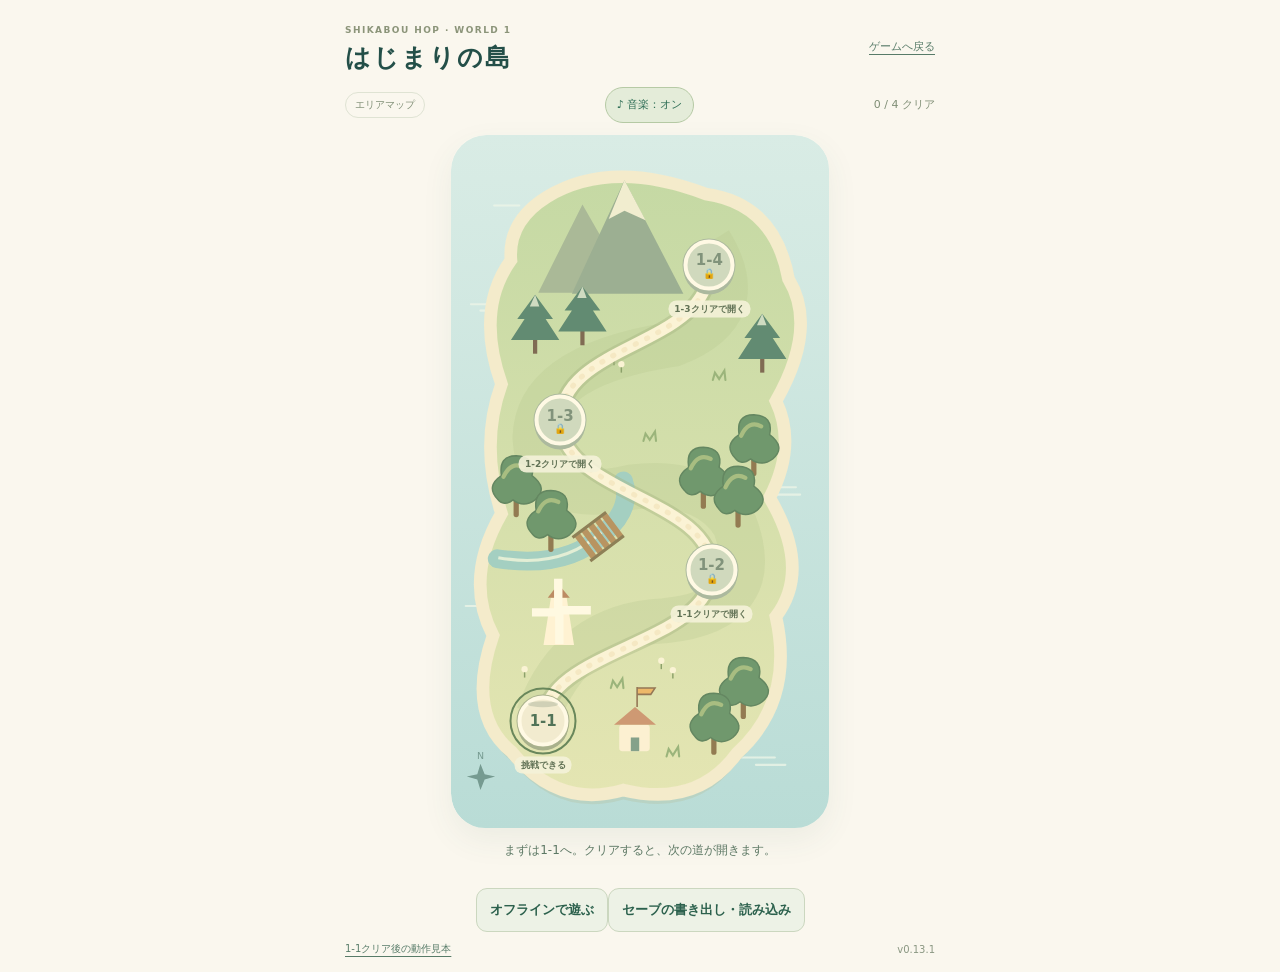
==== area-map.html @ 4ccf4af8 "Add Shikabou Hop v0.13.1 game" ====
<!doctype html>
<html lang="ja"><head><meta charset="utf-8"><meta name="viewport" content="width=device-width,initial-scale=1,viewport-fit=cover"><meta name="theme-color" content="#faf7ee"><link rel="manifest" href="manifest.webmanifest" crossorigin="use-credentials"><link rel="icon" href="icons/app-192.png"><title>エリアマップ｜シカぼうの大冒険</title><link rel="stylesheet" href="area-map.css?v=0.13.1"><link rel="stylesheet" href="save.css?v=0.13.1"></head>
<body><main class="map-page">
<header class="map-heading"><div><span class="eyebrow">SHIKABOU HOP · WORLD 1</span><h1>はじまりの島</h1></div><a class="return-link" href="./?v=0.13.1">ゲームへ戻る</a></header>
<div class="map-caption"><span class="map-badge">エリアマップ</span><button id="mapMusic" class="map-music" type="button" aria-pressed="true">♪ 音楽：オン</button><span id="mapProgress">0 / 4 クリア</span></div>
<p id="previewNotice" class="preview-notice" hidden>動作見本：1-1クリア後の状態です。<br>実際のクリア記録には影響しません。</p>
<section id="mapScene" class="map-scene" aria-label="コースを選択するエリアマップ">
<svg class="island" viewBox="0 0 360 660" aria-hidden="true" focusable="false" xmlns="http://www.w3.org/2000/svg">
<defs>
 <linearGradient id="sea" x2="0" y2="1"><stop stop-color="#d9ece5"/><stop offset="1" stop-color="#b9dcd6"/></linearGradient>
 <linearGradient id="land" x2="0" y2="1"><stop stop-color="#c5d9a4"/><stop offset="1" stop-color="#e4e5b2"/></linearGradient>
 <g id="tree"><path d="M0 8V27" stroke="#937b52" stroke-width="5" stroke-linecap="round"/><path d="M-18 12Q-29 0-14-10Q-17-29 0-29Q19-28 15-10Q31 2 18 13Q7 21-3 13Q-12 20-18 12" fill="#70986d" stroke="#648761" stroke-width="1.4"/><path d="M-12-9Q-5-24 7-18" fill="none" stroke="#a8bd81" stroke-width="4" stroke-linecap="round"/></g>
 <g id="pine"><path d="M0 0V21" stroke="#806b53" stroke-width="4"/><path d="M0-35 17-12H10L23 8H-23L-10-12H-17Z" fill="#628b72"/><path d="M0-35 4-24-5-24Z" fill="#cfdbc1"/></g>
 <g id="flower"><path d="M0 0V8" stroke="#8ca16a" stroke-width="1.4"/><circle cx="0" cy="0" r="3" fill="#faf3d4"/></g>
 <g id="grass"><path d="m-6 3 2-7 4 6 5-8 1 9" fill="none" stroke="#9bb47b" stroke-width="2" stroke-linecap="round"/></g>
</defs>
<rect width="360" height="660" rx="34" fill="url(#sea)"/>
<g fill="none" stroke="#edf5e8" stroke-width="2" stroke-linecap="round" opacity=".8"><path d="M19 161h20m-11 6h19M298 335h30m-18 7h22M14 448h22m-8 7h22M276 592h32m-18 7h28M41 67h24"/></g>
<path d="M91 59Q152 22 242 56Q308 65 321 137Q349 183 309 253Q329 295 303 345Q343 413 309 458Q327 538 272 588Q234 640 164 623Q102 641 58 587Q14 551 40 476Q12 422 48 360Q27 295 48 237Q23 166 57 119Q54 82 91 59Z" fill="#b5bfa0" opacity=".35" transform="translate(0 9)"/>
<path d="M91 59Q152 22 242 56Q308 65 321 137Q349 183 309 253Q329 295 303 345Q343 413 309 458Q327 538 272 588Q234 640 164 623Q102 641 58 587Q14 551 40 476Q12 422 48 360Q27 295 48 237Q23 166 57 119Q54 82 91 59Z" fill="url(#land)" stroke="#f4ebcb" stroke-width="12"/>
<path d="M83 552Q114 466 203 462Q300 452 270 371Q243 326 171 335Q84 355 80 288Q82 219 211 199Q288 170 246 102" fill="none" stroke="#b6c88e" stroke-width="43" opacity=".3"/>
<path d="M44 403Q111 413 145 379Q173 355 164 329" fill="none" stroke="#a4cfc1" stroke-width="18" stroke-linecap="round"/>
<path d="M45 402Q105 413 143 378" fill="none" stroke="#e3eed5" stroke-width="3"/>
<g transform="translate(140 382) rotate(-37)"><path d="M-15-13v26m8-26v26m8-26v26m8-26v26m8-26v26" stroke="#b89461" stroke-width="6"/><path d="M-20-14h40m-40 28h40" stroke="#8e8057" stroke-width="3"/></g>
<g fill="#aab997"><path d="m83 150 42-84 48 84Z"/><path d="m115 151 50-108 56 108Z" fill="#9caf92"/><path d="m165 43 20 38-20-9-15 8Z" fill="#f1edcf"/></g>
<g transform="translate(80 187)"><path d="M0 0V21" stroke="#806b53" stroke-width="4"/><path d="M0-35 17-12H10L23 8H-23L-10-12H-17Z" fill="#628b72"/><path d="M0-35 4-24-5-24Z" fill="#cfdbc1"/></g><g transform="translate(125 179)"><path d="M0 0V21" stroke="#806b53" stroke-width="4"/><path d="M0-35 17-12H10L23 8H-23L-10-12H-17Z" fill="#628b72"/><path d="M0-35 4-24-5-24Z" fill="#cfdbc1"/></g><g transform="translate(296 205)"><path d="M0 0V21" stroke="#806b53" stroke-width="4"/><path d="M0-35 17-12H10L23 8H-23L-10-12H-17Z" fill="#628b72"/><path d="M0-35 4-24-5-24Z" fill="#cfdbc1"/></g>
<g transform="translate(62 334)"><path d="M0 8V27" stroke="#937b52" stroke-width="5" stroke-linecap="round"/><path d="M-18 12Q-29 0-14-10Q-17-29 0-29Q19-28 15-10Q31 2 18 13Q7 21-3 13Q-12 20-18 12" fill="#70986d" stroke="#648761" stroke-width="1.4"/><path d="M-12-9Q-5-24 7-18" fill="none" stroke="#a8bd81" stroke-width="4" stroke-linecap="round"/></g><g transform="translate(95 367)"><path d="M0 8V27" stroke="#937b52" stroke-width="5" stroke-linecap="round"/><path d="M-18 12Q-29 0-14-10Q-17-29 0-29Q19-28 15-10Q31 2 18 13Q7 21-3 13Q-12 20-18 12" fill="#70986d" stroke="#648761" stroke-width="1.4"/><path d="M-12-9Q-5-24 7-18" fill="none" stroke="#a8bd81" stroke-width="4" stroke-linecap="round"/></g><g transform="translate(288 295)"><path d="M0 8V27" stroke="#937b52" stroke-width="5" stroke-linecap="round"/><path d="M-18 12Q-29 0-14-10Q-17-29 0-29Q19-28 15-10Q31 2 18 13Q7 21-3 13Q-12 20-18 12" fill="#70986d" stroke="#648761" stroke-width="1.4"/><path d="M-12-9Q-5-24 7-18" fill="none" stroke="#a8bd81" stroke-width="4" stroke-linecap="round"/></g><g transform="translate(240 326)"><path d="M0 8V27" stroke="#937b52" stroke-width="5" stroke-linecap="round"/><path d="M-18 12Q-29 0-14-10Q-17-29 0-29Q19-28 15-10Q31 2 18 13Q7 21-3 13Q-12 20-18 12" fill="#70986d" stroke="#648761" stroke-width="1.4"/><path d="M-12-9Q-5-24 7-18" fill="none" stroke="#a8bd81" stroke-width="4" stroke-linecap="round"/></g><g transform="translate(273 344)"><path d="M0 8V27" stroke="#937b52" stroke-width="5" stroke-linecap="round"/><path d="M-18 12Q-29 0-14-10Q-17-29 0-29Q19-28 15-10Q31 2 18 13Q7 21-3 13Q-12 20-18 12" fill="#70986d" stroke="#648761" stroke-width="1.4"/><path d="M-12-9Q-5-24 7-18" fill="none" stroke="#a8bd81" stroke-width="4" stroke-linecap="round"/></g>
<g transform="translate(278 526)"><path d="M0 8V27" stroke="#937b52" stroke-width="5" stroke-linecap="round"/><path d="M-18 12Q-29 0-14-10Q-17-29 0-29Q19-28 15-10Q31 2 18 13Q7 21-3 13Q-12 20-18 12" fill="#70986d" stroke="#648761" stroke-width="1.4"/><path d="M-12-9Q-5-24 7-18" fill="none" stroke="#a8bd81" stroke-width="4" stroke-linecap="round"/></g><g transform="translate(250 560)"><path d="M0 8V27" stroke="#937b52" stroke-width="5" stroke-linecap="round"/><path d="M-18 12Q-29 0-14-10Q-17-29 0-29Q19-28 15-10Q31 2 18 13Q7 21-3 13Q-12 20-18 12" fill="#70986d" stroke="#648761" stroke-width="1.4"/><path d="M-12-9Q-5-24 7-18" fill="none" stroke="#a8bd81" stroke-width="4" stroke-linecap="round"/></g>
<g transform="translate(102 467)"><path d="M-14 18-7-27H8L15 18Z" fill="#fff2d2"/><path d="m-10-27 10-13 11 13Z" fill="#bc8b63"/><path d="M0-29V4m-16-17h32" stroke="#b58b5f" stroke-width="2"/><path d="M-4-45H4V-17H-4ZM-25-17H3V-9H-25ZM-3-11H5V17H-3ZM3-19H31V-11H3Z" fill="#fff9e1"/></g>
<g transform="translate(174 573)"><rect x="-14" y="-12" width="29" height="25" rx="3" fill="#fcf0d1"/><path d="m-19-12 20-17 20 17Z" fill="#ce9973"/><path d="M-3 13V0H5v13" fill="#85a18a"/><path d="M3-29v-19m0 1h17l-4 6H3" fill="#edb869" stroke="#947756" stroke-width="1.5"/></g>
<g><g transform="translate(158 523)"><path d="m-6 3 2-7 4 6 5-8 1 9" fill="none" stroke="#9bb47b" stroke-width="2" stroke-linecap="round"/></g><g transform="translate(211 588)"><path d="m-6 3 2-7 4 6 5-8 1 9" fill="none" stroke="#9bb47b" stroke-width="2" stroke-linecap="round"/></g><g transform="translate(189 288)"><path d="m-6 3 2-7 4 6 5-8 1 9" fill="none" stroke="#9bb47b" stroke-width="2" stroke-linecap="round"/></g><g transform="translate(255 230)"><path d="m-6 3 2-7 4 6 5-8 1 9" fill="none" stroke="#9bb47b" stroke-width="2" stroke-linecap="round"/></g><g transform="translate(200 500)"><path d="M0 0V8" stroke="#8ca16a" stroke-width="1.4"/><circle cx="0" cy="0" r="3" fill="#faf3d4"/></g><g transform="translate(211 509)"><path d="M0 0V8" stroke="#8ca16a" stroke-width="1.4"/><circle cx="0" cy="0" r="3" fill="#faf3d4"/></g><g transform="translate(155 211)"><path d="M0 0V8" stroke="#8ca16a" stroke-width="1.4"/><circle cx="0" cy="0" r="3" fill="#faf3d4"/></g><g transform="translate(162 218)"><path d="M0 0V8" stroke="#8ca16a" stroke-width="1.4"/><circle cx="0" cy="0" r="3" fill="#faf3d4"/></g><g transform="translate(70 508)"><path d="M0 0V8" stroke="#8ca16a" stroke-width="1.4"/><circle cx="0" cy="0" r="3" fill="#faf3d4"/></g></g>
<g fill="none" stroke-linecap="round"><path d="M88 558C88 489 248 485 248 414C248 345 104 341 104 272C104 197 246 202 246 124" stroke="#a2b180" stroke-width="16" opacity=".4"/>
<path d="M88 558C88 489 248 485 248 414C248 345 104 341 104 272C104 197 246 202 246 124" stroke="#fbf3d5" stroke-width="11"/>
<path id="openRoad" d="M88 558C88 489 248 485 248 414" stroke="#d9b971" stroke-width="5" stroke-dasharray="1 11"/>
<path id="roadTwo" d="M248 414C248 345 104 341 104 272" stroke="#d9b971" stroke-width="5" stroke-dasharray="1 11"/><path id="roadThree" d="M104 272C104 197 246 202 246 124" stroke="#d9b971" stroke-width="5" stroke-dasharray="1 11"/></g>
<g transform="translate(28 610)" fill="#769b91"><path d="m0-12 4 10 10 2-10 3-4 10-3-10-10-3 10-2Z"/><text x="0" y="-17" text-anchor="middle" font-family="system-ui,sans-serif" font-size="9">N</text></g>
</svg>
<div id="mapNodes" class="map-nodes"></div>
<div id="mapAvatar" class="map-avatar" aria-hidden="true"><canvas id="avatarArt" width="180" height="220"></canvas><span class="avatar-shadow"></span></div>
</section>
<footer class="map-footer"><p id="mapStatus" role="status" aria-live="polite">行きたいコースをタップしよう。</p><button id="openOffline" class="map-save-button" type="button" hidden>オフラインで遊ぶ</button><button id="openSave" class="map-save-button" type="button">セーブの書き出し・読み込み</button><div class="map-footer-links"><a id="previewLink" href="area-map.html?preview=1">1-1クリア後の動作見本</a><a id="realMapLink" href="area-map.html" hidden>自分のマップに戻る</a><span>v0.13.1</span></div></footer>
</main>
<dialog id="courseDialog" class="course-dialog" aria-labelledby="courseTitle" aria-describedby="courseDescription"><span id="courseTag" class="eyebrow">COURSE 1-1</span><h2 id="courseTitle">1-1に挑戦しますか？</h2><p id="courseDescription"></p><div class="dialog-actions"><button id="courseNo" class="quiet" type="button">いいえ</button><button id="courseYes" class="primary" type="button">はい</button></div></dialog>
<script src="journey.js?v=0.13.1"></script><script src="palette.js?v=1"></script><script src="soundscape.js?v=0.13.1"></script><script src="area-map.js?v=0.13.1"></script><script src="save.js?v=0.13.1"></script><script src="offline.js?v=0.13.1"></script></body></html>
---- area-map.css ----
:root{--ink:#234f48;--paper:#faf7ee;--green:#306f57;--gold:#c19747;font-family:system-ui,-apple-system,"Noto Sans JP",sans-serif;color:var(--ink);background:var(--paper)}*{box-sizing:border-box}body{margin:0;min-height:100svh}button,a{-webkit-tap-highlight-color:transparent}a{color:#577b68;text-underline-offset:4px}button{font:inherit;cursor:pointer}button:focus-visible,a:focus-visible{outline:3px solid #e58d55;outline-offset:5px}[hidden]{display:none!important}.map-page{max-width:630px;margin:auto;padding:max(18px,env(safe-area-inset-top)) max(20px,env(safe-area-inset-right)) max(16px,env(safe-area-inset-bottom)) max(20px,env(safe-area-inset-left));display:flex;align-items:center;flex-direction:column;gap:12px}.map-heading{display:flex;justify-content:space-between;align-items:center;width:100%;gap:12px}.eyebrow{font-size:9px;letter-spacing:.16em;font-weight:800;color:#8b9479}h1{font-size:25px;letter-spacing:.08em;margin:5px 0 0;line-height:1.3}.return-link{font-size:11px;white-space:nowrap;padding:12px 0}.map-caption{width:100%;display:flex;justify-content:space-between;align-items:center;font-size:11px;color:#7f8e75}.map-badge{border:1px solid #dfe3d3;padding:5px 9px;border-radius:20px;font-size:10px}.map-scene{position:relative;aspect-ratio:360/660;width:min(100%,420px,calc((100svh - 206px)*.5454545));min-width:270px;flex-shrink:0;border-radius:34px;box-shadow:0 12px 32px #37695412;isolation:isolate}.island{width:100%;height:100%;display:block;border-radius:inherit}.map-nodes{position:absolute;inset:0}.course-node{position:absolute;transform:translate(-50%,-50%);width:51px;height:51px;border:4px solid #fff9e4;border-radius:50%;background:#f2ebcf;color:#517358;box-shadow:0 4px 0 #a9b18c,0 0 0 1px #a9b18c;display:flex;align-items:center;justify-content:center;flex-direction:column;font-size:15px;line-height:1.1;font-weight:900;touch-action:manipulation;padding:0}.course-node .node-state{position:absolute;top:57px;font-size:9px;white-space:nowrap;font-weight:750;line-height:1.2;color:#617255;background:#f4f2d9e8;padding:3px 6px;border-radius:8px}.course-node.cleared{background:#e4c16f;color:#67512c;box-shadow:0 4px 0 #b49b58,0 0 0 1px #b49b58}.course-node.locked{background:#d0d9bd;color:#81937b;box-shadow:0 4px 0 #acb99e,0 0 0 1px #acb99e}.course-node .node-lock{font-size:10px;font-weight:500;line-height:1}.course-node[aria-current="location"]{outline:2px solid #69875b;outline-offset:6px}.course-node:active{filter:brightness(.96)}.course-node:disabled{cursor:default}.map-avatar{position:absolute;width:76px;height:92.888889px;transform:translate(-50%,-100%);pointer-events:none;z-index:3}.map-avatar canvas{position:relative;z-index:1;display:block;width:100%;height:auto}.avatar-shadow{position:absolute;bottom:4px;left:23px;width:30px;height:6px;border-radius:50%;background:#3e624c30;z-index:0}.map-footer{width:100%;text-align:center}.map-footer>p{font-size:12px;line-height:1.7;min-height:40px;margin:0 0 8px;color:#5e7965}.map-footer-links{display:flex;justify-content:space-between;gap:10px;align-items:center;font-size:10px;color:#8a9782}.preview-notice{font-size:11px;text-align:center;line-height:1.6;color:#8b7446;background:#f4e8c7;border:1px solid #e8d6ab;border-radius:12px;padding:7px 12px;margin:0;width:100%}body.preview .map-scene{width:min(100%,420px,calc((100svh - 260px)*.5454545))}.course-dialog{width:min(390px,calc(100% - 36px));border:1px solid #fff;border-radius:25px;padding:26px;background:#fffdf3;color:var(--ink);text-align:center;box-shadow:0 20px 70px #1b493638}.course-dialog::backdrop{background:#214b4057;backdrop-filter:blur(3px)}.course-dialog h2{font-size:22px;line-height:1.5;margin:12px 0}.course-dialog p{font-size:13px;line-height:1.9;color:#6b806b;white-space:pre-line;margin:8px 0 22px}.dialog-actions{display:flex;gap:10px}.dialog-actions button{min-height:48px;flex:1;border-radius:13px;padding:10px 16px;font-size:14px;font-weight:800}.primary{color:#fff9ed;background:var(--green);border:1px solid var(--green);box-shadow:0 3px 0 #23503e}.quiet{border:1px solid #d4ddcb;background:#f1f3e8;color:#6d8065}@media(max-width:360px){.map-page{padding-left:12px;padding-right:12px}h1{font-size:22px}.course-node{width:47px;height:47px;font-size:14px}.course-node .node-state{top:52px}.map-avatar{width:68px;height:83.111111px}.map-footer-links{font-size:9px}}@media(max-height:540px) and (orientation:landscape){.map-page{max-width:760px}.map-scene,body.preview .map-scene{min-width:300px;width:340px}.map-footer{padding-bottom:10px}}

.map-music{min-height:36px;padding:6px 11px;border:1px solid #d4ddcb;border-radius:20px;background:#f1f3e8;color:#577b68;font-size:11px;white-space:nowrap;touch-action:manipulation}.map-music[aria-pressed="true"]{background:#e4ecd9;border-color:#b6caa5;color:#306f57}
---- save.css ----
.shikabou-save-dialog{width:min(420px,calc(100% - 30px));max-height:calc(100dvh - 28px);overflow:auto;padding:24px;border:1px solid #dbe5d0;border-radius:22px;background:#fffdf4;color:#244a40;text-align:left;box-shadow:0 16px 76px #21433948}
.shikabou-save-dialog::backdrop{background:#173e39a6}.shikabou-save-dialog h2{font-size:23px;margin:0 0 8px}.shikabou-save-dialog p{font-size:13px;margin:0 0 12px;line-height:1.62}.shikabou-save-actions{display:grid;gap:8px}.shikabou-save-dialog button,.shikabou-save-dialog a,.map-save-button{font:inherit;font-weight:750;font-size:13px;color:#2c614d;background:#edf2e6;border:1px solid #cbd7bf;border-radius:11px;min-height:44px;padding:9px 13px;cursor:pointer;text-align:center}.shikabou-save-dialog [data-save="export"]{background:#34705a;color:#fff9ed;border-color:#34705a}.shikabou-save-dialog a{text-decoration:none;display:grid;place-items:center}.shikabou-save-dialog [hidden]{display:none}.shikabou-save-status:not(:empty){padding:9px 11px;border-radius:8px;background:#edf3e5;margin:12px 0;color:#2c533d}.shikabou-save-status[data-error="true"]{background:#f9e7dc;color:#843924}.map-save-button{margin:0 0 10px}.map-save-button:focus-visible,.shikabou-save-dialog button:focus-visible,.shikabou-save-dialog a:focus-visible{outline:2px solid #d68349;outline-offset:3px}
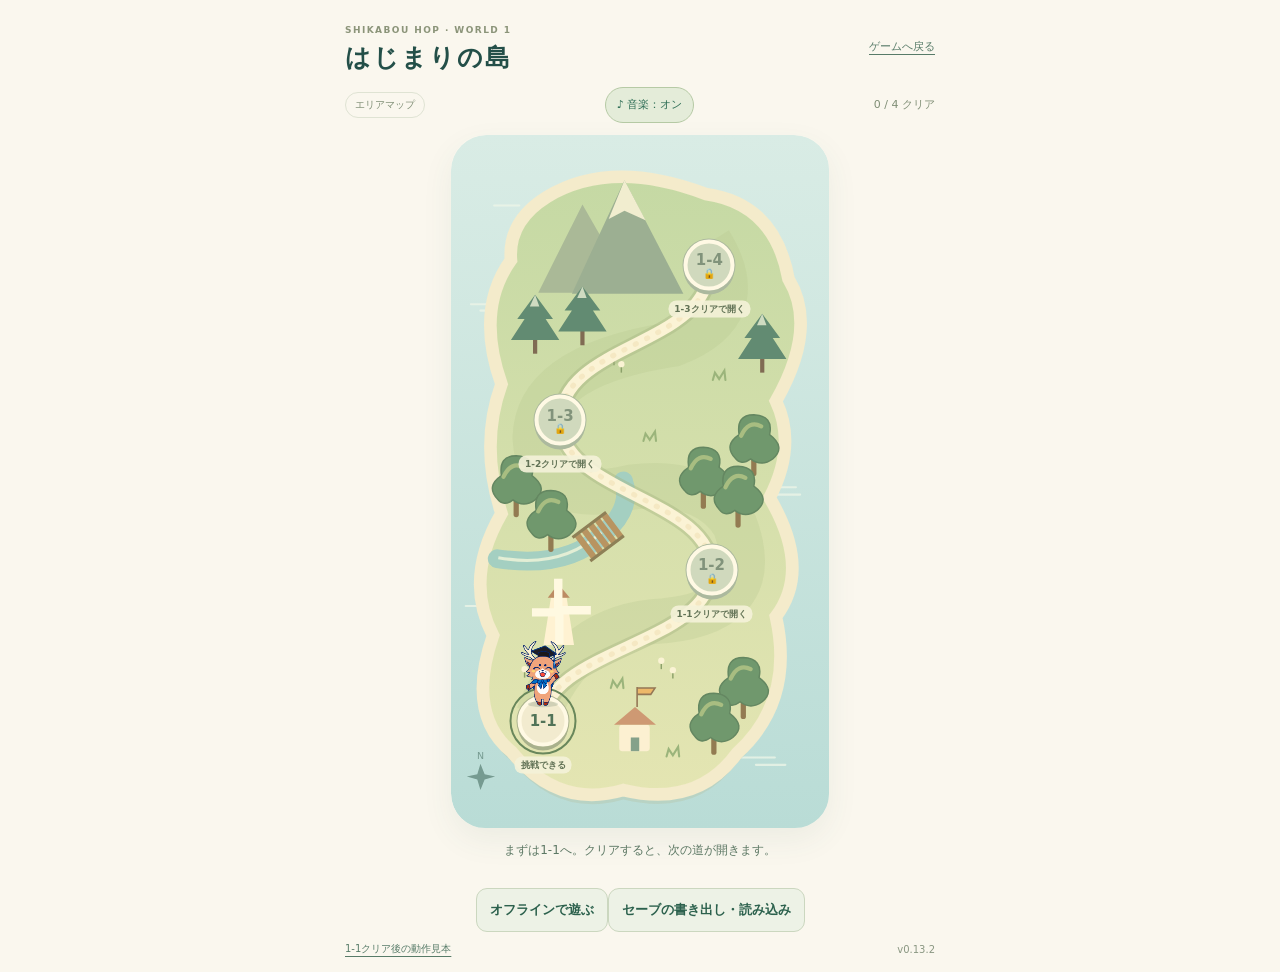
==== commit 29c4fdf3: "Add first-clear section continues to courses 1-1 through 1-3" ====
--- a/area-map.html
+++ b/area-map.html
@@ -1,7 +1,7 @@
 <!doctype html>
-<html lang="ja"><head><meta charset="utf-8"><meta name="viewport" content="width=device-width,initial-scale=1,viewport-fit=cover"><meta name="theme-color" content="#faf7ee"><link rel="manifest" href="manifest.webmanifest" crossorigin="use-credentials"><link rel="icon" href="icons/app-192.png"><title>エリアマップ｜シカぼうの大冒険</title><link rel="stylesheet" href="area-map.css?v=0.13.1"><link rel="stylesheet" href="save.css?v=0.13.1"></head>
+<html lang="ja"><head><meta charset="utf-8"><meta name="viewport" content="width=device-width,initial-scale=1,viewport-fit=cover"><meta name="theme-color" content="#faf7ee"><link rel="manifest" href="manifest.webmanifest" crossorigin="use-credentials"><link rel="icon" href="icons/app-192.png"><title>エリアマップ｜シカぼうの大冒険</title><link rel="stylesheet" href="area-map.css?v=0.13.2"><link rel="stylesheet" href="save.css?v=0.13.2"></head>
 <body><main class="map-page">
-<header class="map-heading"><div><span class="eyebrow">SHIKABOU HOP · WORLD 1</span><h1>はじまりの島</h1></div><a class="return-link" href="./?v=0.13.1">ゲームへ戻る</a></header>
+<header class="map-heading"><div><span class="eyebrow">SHIKABOU HOP · WORLD 1</span><h1>はじまりの島</h1></div><a class="return-link" href="./?v=0.13.2">ゲームへ戻る</a></header>
 <div class="map-caption"><span class="map-badge">エリアマップ</span><button id="mapMusic" class="map-music" type="button" aria-pressed="true">♪ 音楽：オン</button><span id="mapProgress">0 / 4 クリア</span></div>
 <p id="previewNotice" class="preview-notice" hidden>動作見本：1-1クリア後の状態です。<br>実際のクリア記録には影響しません。</p>
 <section id="mapScene" class="map-scene" aria-label="コースを選択するエリアマップ">
@@ -38,7 +38,7 @@
 <div id="mapNodes" class="map-nodes"></div>
 <div id="mapAvatar" class="map-avatar" aria-hidden="true"><canvas id="avatarArt" width="180" height="220"></canvas><span class="avatar-shadow"></span></div>
 </section>
-<footer class="map-footer"><p id="mapStatus" role="status" aria-live="polite">行きたいコースをタップしよう。</p><button id="openOffline" class="map-save-button" type="button" hidden>オフラインで遊ぶ</button><button id="openSave" class="map-save-button" type="button">セーブの書き出し・読み込み</button><div class="map-footer-links"><a id="previewLink" href="area-map.html?preview=1">1-1クリア後の動作見本</a><a id="realMapLink" href="area-map.html" hidden>自分のマップに戻る</a><span>v0.13.1</span></div></footer>
+<footer class="map-footer"><p id="mapStatus" role="status" aria-live="polite">行きたいコースをタップしよう。</p><button id="openOffline" class="map-save-button" type="button" hidden>オフラインで遊ぶ</button><button id="openSave" class="map-save-button" type="button">セーブの書き出し・読み込み</button><div class="map-footer-links"><a id="previewLink" href="area-map.html?preview=1">1-1クリア後の動作見本</a><a id="realMapLink" href="area-map.html" hidden>自分のマップに戻る</a><span>v0.13.2</span></div></footer>
 </main>
 <dialog id="courseDialog" class="course-dialog" aria-labelledby="courseTitle" aria-describedby="courseDescription"><span id="courseTag" class="eyebrow">COURSE 1-1</span><h2 id="courseTitle">1-1に挑戦しますか？</h2><p id="courseDescription"></p><div class="dialog-actions"><button id="courseNo" class="quiet" type="button">いいえ</button><button id="courseYes" class="primary" type="button">はい</button></div></dialog>
-<script src="journey.js?v=0.13.1"></script><script src="palette.js?v=1"></script><script src="soundscape.js?v=0.13.1"></script><script src="area-map.js?v=0.13.1"></script><script src="save.js?v=0.13.1"></script><script src="offline.js?v=0.13.1"></script></body></html>
+<script src="journey.js?v=0.13.2"></script><script src="palette.js?v=1"></script><script src="soundscape.js?v=0.13.2"></script><script src="area-map.js?v=0.13.2"></script><script src="save.js?v=0.13.2"></script><script src="offline.js?v=0.13.2"></script></body></html>
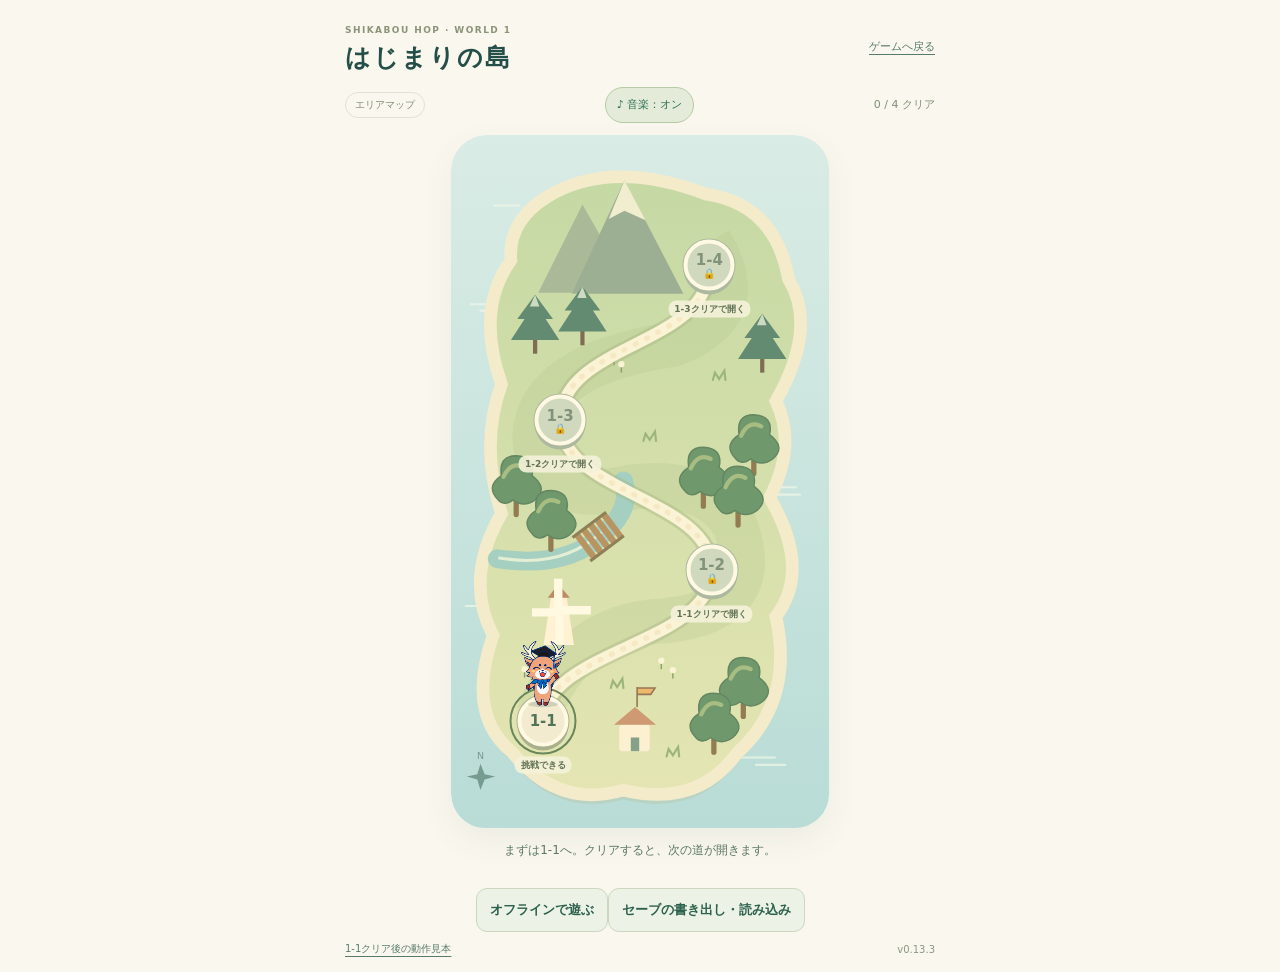
==== commit 237b6496: "Improve browser compatibility and iPhone install guidance" ====
--- a/area-map.html
+++ b/area-map.html
@@ -1,7 +1,7 @@
 <!doctype html>
-<html lang="ja"><head><meta charset="utf-8"><meta name="viewport" content="width=device-width,initial-scale=1,viewport-fit=cover"><meta name="theme-color" content="#faf7ee"><link rel="manifest" href="manifest.webmanifest" crossorigin="use-credentials"><link rel="icon" href="icons/app-192.png"><title>エリアマップ｜シカぼうの大冒険</title><link rel="stylesheet" href="area-map.css?v=0.13.2"><link rel="stylesheet" href="save.css?v=0.13.2"></head>
+<html lang="ja"><head><meta charset="utf-8"><meta name="viewport" content="width=device-width,initial-scale=1,viewport-fit=cover"><meta name="theme-color" content="#faf7ee"><link rel="manifest" href="manifest.webmanifest" crossorigin="use-credentials"><link rel="icon" href="icons/app-192.png"><title>エリアマップ｜シカぼうの大冒険</title><link rel="stylesheet" href="area-map.css?v=0.13.3"><link rel="stylesheet" href="save.css?v=0.13.3"></head>
 <body><main class="map-page">
-<header class="map-heading"><div><span class="eyebrow">SHIKABOU HOP · WORLD 1</span><h1>はじまりの島</h1></div><a class="return-link" href="./?v=0.13.2">ゲームへ戻る</a></header>
+<header class="map-heading"><div><span class="eyebrow">SHIKABOU HOP · WORLD 1</span><h1>はじまりの島</h1></div><a class="return-link" href="./?v=0.13.3">ゲームへ戻る</a></header>
 <div class="map-caption"><span class="map-badge">エリアマップ</span><button id="mapMusic" class="map-music" type="button" aria-pressed="true">♪ 音楽：オン</button><span id="mapProgress">0 / 4 クリア</span></div>
 <p id="previewNotice" class="preview-notice" hidden>動作見本：1-1クリア後の状態です。<br>実際のクリア記録には影響しません。</p>
 <section id="mapScene" class="map-scene" aria-label="コースを選択するエリアマップ">
@@ -38,7 +38,7 @@
 <div id="mapNodes" class="map-nodes"></div>
 <div id="mapAvatar" class="map-avatar" aria-hidden="true"><canvas id="avatarArt" width="180" height="220"></canvas><span class="avatar-shadow"></span></div>
 </section>
-<footer class="map-footer"><p id="mapStatus" role="status" aria-live="polite">行きたいコースをタップしよう。</p><button id="openOffline" class="map-save-button" type="button" hidden>オフラインで遊ぶ</button><button id="openSave" class="map-save-button" type="button">セーブの書き出し・読み込み</button><div class="map-footer-links"><a id="previewLink" href="area-map.html?preview=1">1-1クリア後の動作見本</a><a id="realMapLink" href="area-map.html" hidden>自分のマップに戻る</a><span>v0.13.2</span></div></footer>
+<footer class="map-footer"><p id="mapStatus" role="status" aria-live="polite">行きたいコースをタップしよう。</p><button id="openOffline" class="map-save-button" type="button" hidden>オフラインで遊ぶ</button><button id="openSave" class="map-save-button" type="button">セーブの書き出し・読み込み</button><div class="map-footer-links"><a id="previewLink" href="area-map.html?preview=1">1-1クリア後の動作見本</a><a id="realMapLink" href="area-map.html" hidden>自分のマップに戻る</a><span>v0.13.3</span></div></footer>
 </main>
 <dialog id="courseDialog" class="course-dialog" aria-labelledby="courseTitle" aria-describedby="courseDescription"><span id="courseTag" class="eyebrow">COURSE 1-1</span><h2 id="courseTitle">1-1に挑戦しますか？</h2><p id="courseDescription"></p><div class="dialog-actions"><button id="courseNo" class="quiet" type="button">いいえ</button><button id="courseYes" class="primary" type="button">はい</button></div></dialog>
-<script src="journey.js?v=0.13.2"></script><script src="palette.js?v=1"></script><script src="soundscape.js?v=0.13.2"></script><script src="area-map.js?v=0.13.2"></script><script src="save.js?v=0.13.2"></script><script src="offline.js?v=0.13.2"></script></body></html>
+<script src="journey.js?v=0.13.3"></script><script src="palette.js?v=1"></script><script src="soundscape.js?v=0.13.3"></script><script src="area-map.js?v=0.13.3"></script><script src="save.js?v=0.13.3"></script><script src="offline.js?v=0.13.3"></script></body></html>
